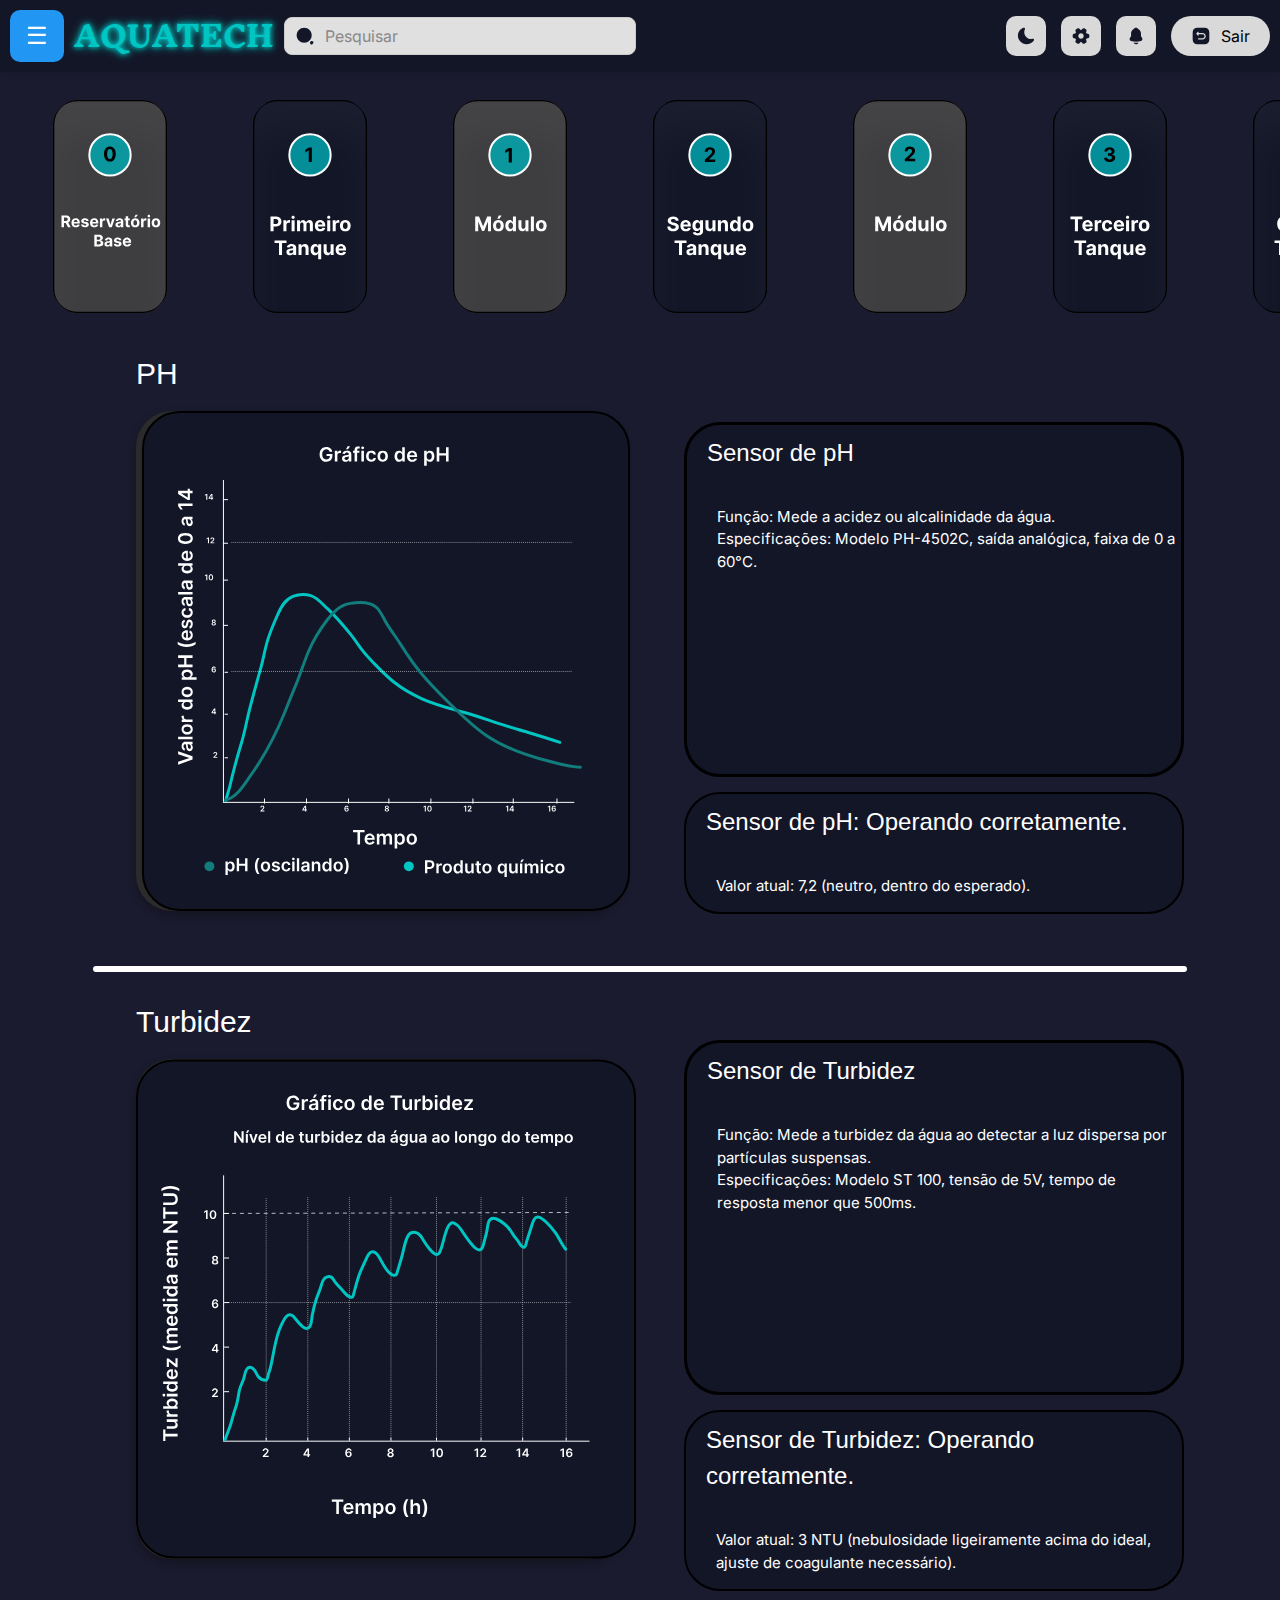
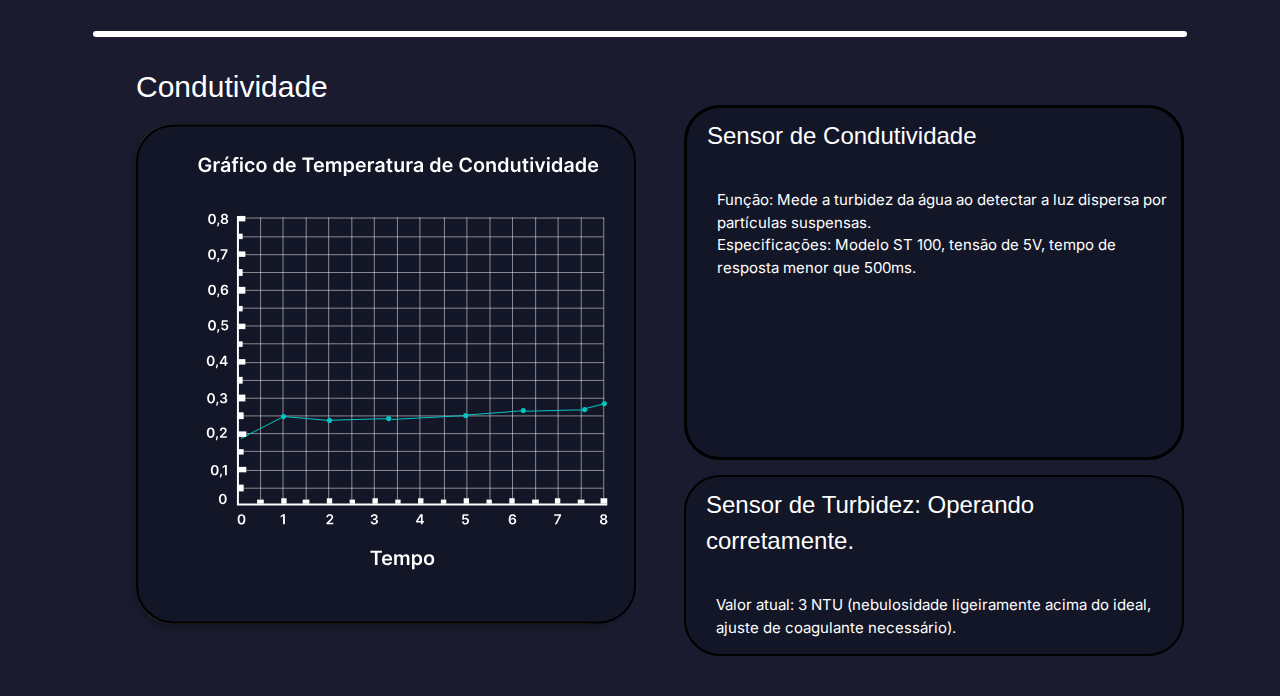
==== AQUATECH-main/tela1 - modulo 1/index.html @ ce00a787 "Add files via upload" ====
<!DOCTYPE html>
<html lang="en">

<head>
    <meta charset="UTF-8">
    <meta name="viewport" content="width=device-width, initial-scale=1.0">
    <title>Aquatech</title>
    <link rel="preconnect" href="https://fonts.googleapis.com">
    <link rel="preconnect" href="https://fonts.gstatic.com" crossorigin>
    <link href="https://fonts.googleapis.com/css2?family=Inknut+Antiqua:wght@300;400;500;600;700;800;900&display=swap" rel="stylesheet">
    <link rel="preconnect" href="https://fonts.googleapis.com">
    <link rel="preconnect" href="https://fonts.gstatic.com" crossorigin>
    <link href="https://fonts.googleapis.com/css2?family=Inknut+Antiqua:wght@300;400;500;600;700;800;900&family=Inter:ital,opsz,wght@0,14..32,100..900;1,14..32,100..900&display=swap" rel="stylesheet">
    <link rel="stylesheet" href="https://www.w3schools.com/w3css/4/w3.css">
    <link rel="stylesheet" href="style.css">
    <link rel="stylesheet" href="responsive.css">
    <script src="script.js" defer></script>
</head>

<body>
    <!-- Sidebar -->
    <nav class="w3-sidebar w3-bar-block w3-dark-grey w3-card w3-animate-left" style="display:none" id="mySidebar">
        <button class="w3-bar-item w3-button w3-large w3-red" onclick="closeSidebar()">× Fechar</button>
        <a href="../tela1/index.html" class="w3-bar-item w3-button">
            <img src="../img/telainicial-icon.svg" alt="Home" class="menu-icon"> Tela Inicial
        </a>
        <a href="../tela3/index.html" class="w3-bar-item w3-button">
            <img src="../img/etapas-icon.svg" alt="Etapas" class="menu-icon"> Atuadores
        </a>
        <a href="../tela4/index.html" class="w3-bar-item w3-button">
            <img src="../img/grafico-icon.svg" alt="Gráficos" class="menu-icon"> Alertas
        </a>
    </nav>

    <!-- Main Content -->
    <div id="main">
        <header class="head">
            <button class="w3-button w3-blue w3-xlarge" onclick="openSidebar()">☰</button>
            <a href="../tela1/index.html" id="homelink"><h1 class="title">AQUATECH</h1></a>
            <div class="input-container"> 
                <img src="../img/search-normal.svg" alt="Lupa">
                <input type="text" class="pesquisa" placeholder="Pesquisar">
            </div>
            <div class="icon-container">
                <button class="icon" title="Modo Noturno">
                    <img src="../img/moon.svg" alt="Modo Noturno">
                </button>
                <button class="icon" title="Configurações">
                    <img src="../img/setting-2.svg" alt="Configurações">
                </button>
                <button class="icon" title="Notificações">
                    <img src="../img/notification.svg" alt="Notificações">
                </button>
                <button class="icon-logout" title="Sair">
                    <img src="../img/back-square.svg" alt="Sair">
                    <p>Sair</p>
                </button>
            </div>
        </header>

        <main>
            <section class="tanques" id="tanques">
                <div class="tanque-itens">
                    <figure class="card">
                        <img src="../img/reservatório base.svg" alt="imagem do reservatório">
                    </figure>
                </div>
                <div class="tanque-itens">
                    <figure class="card">
                        <img src="../img/tanque1.svg" alt="imagem do tanque 1">
                    </figure>
                </div>
                <div class="tanque-itens">
                    <figure class="card">
                        <a href="../tela1 - modulo 1/index.html">
                            <img src="../img/modulo1.svg" alt="imagem do modulo1">
                        </a>
                    </figure>
                </div>
                <div class="tanque-itens">
                    <figure class="card">
                        <img src="../img/tanque2.svg" alt="imagem do tanque 2">
                    </figure>
                </div>
                <div class="tanque-itens">
                    <figure class="card">
                        <a href="../tela1 - modulo 2/index.html">
                            <img src="../img/modulo2.svg" alt="imagem do modulo1">
                        </a>
                    </figure>
                </div>
                <div class="tanque-itens">
                    <figure class="card">
                        <img src="../img/tanque3.svg" alt="imagem do tanque 3">
                    </figure>
                </div>
                <div class="tanque-itens">
                    <figure class="card">
                        <img src="../img/tanque4.svg" alt="imagem do tanque 4">
                    </figure>
                </div>
                <div class="tanque-itens">
                    <figure class="card">
                        <a href="../tela1 - modulo 3/index.html">
                            <img src="../img/modulo3.svg" alt="imagem do modulo1">
                        </a>
                    </figure>
                </div>
                <div class="tanque-itens">
                    <figure class="card">
                        <img src="../img/tanque5.svg" alt="imagem do tanque 5">
                    </figure>
                </div>
                <div class="tanque-itens">
                    <figure class="card">
                        <img src="../img/tanque6.svg" alt="imagem do tanque 6">
                    </figure>
                </div>
                <div class="button_add">
                    <button class="add">+ADD</button>
                </div>
            </section>
            <section class="Gráfico_PH section1">
                <div class="container">
                    <div class="PH ">
                        <h2 class="title_PH">
                            PH
                        </h2>
                        <figure class="gráfico graphic_ph">
                            <img src="../img/grafico-ph.svg" alt="Gráfico do PH">
                        </figure>
                    </div>
                    <div class="Informações">
                        <div class="text_inform">
                            <h3 class="title_inform">
                                Sensor de pH
                            </h3>
                            <div class="text">
                                <p><p>Função: Mede a acidez ou alcalinidade da água.<br>
                                    Especificações: Modelo PH-4502C, saída analógica, faixa de 0 a 60°C.</p>
                            </div>
                        </div>
                        <div class="status">
                            <h3 class="title_status">
                                Sensor de pH: Operando corretamente.
                            </h3>
                            <div class="text_status">
                                <p>Valor atual: 7,2 (neutro, dentro do esperado).</p>
                            </div>
                        </div>
                    </div>
                </div>
            </section>
            <hr class="linha">
            <section class="Gráfico_Turbidez section2">
                <div class="container">
                    <div class="turbidez">
                        <h2 class="title_turbidez">
                            Turbidez
                        </h2>
                        <figure class="gráfico graphic_turbidez">
                            <img src="../img/grafico-turbidez.svg" alt="Gráfico1 da turbidez">
                        </figure>
                        
                    </div>
                    <div class="Informações">
                        <div class="text_inform">
                            <h3 class="title_inform">
                                Sensor de Turbidez
                            </h3>
                            <div class="text">
                                <p>Função: Mede a turbidez da água ao detectar a luz dispersa por partículas suspensas.<br>
                                    Especificações: Modelo ST 100, tensão de 5V, tempo de resposta menor que 500ms.</p>
                        
                        </div>
                        
                    </div><div class="status">
                        <h3 class="title_status">
                            Sensor de Turbidez: Operando corretamente. 
                        </h3>
                        <div class="text_status">
                            <p>Valor atual: 3 NTU (nebulosidade ligeiramente acima do ideal, ajuste de coagulante necessário). </p>
                        </div>
                    </div>
                </div>
            </section>
            <hr class="linha">
            <section class="Gráfico_Temperatura section3">
                <div class="container">
                    <div class="temperatura">
                        <h2 class="title_temperatura">
                            Condutividade
                        </h2>
                        <figure class="gráfico graphic_temperatura">
                            <img src="../img/grafico-condutividade.svg" alt="Gráfico da Temperatura">
                        </figure>
                    </div>
                    <div class="Informações">
                        <div class="text_inform">
                            <h3 class="title_inform">
                                Sensor de Condutividade
                            </h3>
                            <div class="text">
                                <p>Função: Mede a turbidez da água ao detectar a luz dispersa por partículas suspensas.<br>
                                    Especificações: Modelo ST 100, tensão de 5V, tempo de resposta menor que 500ms.</p>
                            </div>
                        </div>
                        <div class="status">
                            <h3 class="title_status">
                                Sensor de Turbidez: Operando corretamente.
                            </h3>
                            <div class="text_status">
                                <p>Valor atual: 3 NTU (nebulosidade ligeiramente acima do ideal, ajuste de coagulante necessário). </p>
                            </div>
                        </div>
                    </div>
                </div>
            </section>
          <!--Coloca o conteúdo pricipal aqui dentro, não me pede pra explicar esse código
          tem tudo no w3c, se ficar muito complicado a gente pode só usar a sidebar normal
          Obs: Ajustar os posicionamentos do header e responsividade, tô com sono demais pra isso.-->
        </main>
    </div>


</body>

</html>
---- AQUATECH-main/tela1 - modulo 1/style.css ----
/* General */
body {
  margin: 0;
  font-family: "Inter", serif;
  background-color: #1b1b2f;
  color: #fff;
  padding: 0;
  overflow-x: hidden;
}

/* Header */
.head {
  padding: 10px 20px;
  background-color: #131627;
  box-shadow: 0 2px 4px rgba(0, 0, 0, 0.1);
  display: flex;
  align-items: center;
  justify-content: space-between;
}

.title {
  font-family: "Inknut Antiqua", sans-serif;
  font-size: 32px;
  font-weight: bold;
  color: #00C6C3;
  margin: 0;
  font-weight: bold;
  text-shadow: 
  0 0 5px #00c6c3,
  0 0 10px #00c6c3;
  transition: color 0.3s ease-in-out;
  transition: all 0.50s;
}

#homelink {
  text-decoration: none;
}

.input-container {
  display: flex;
  align-items: center;
  background-color: #e0e0e0;
  border: 1px solid #ccc;
  border-radius: 8px;
  padding: 5px 60px;
}

.input-container img {
  width: 20px;
  height: 20px;
  margin-left: -50px;
  margin-right: 8px;
}

.pesquisa {
  border: none;
  outline: none;
  flex: 1;
  background-color: transparent;
  font-size: 16px;
}

.pesquisa::placeholder {
  color: #888;
}

.icon-container {
  display: flex;
  align-items: center;
  gap: 20px;
}

.icon {
  display: flex;
  align-items: center;
  justify-content: center;
  width: 40px;
  height: 40px;
  background-color: #D9D9D9;
  border: none;
  border-radius: 10px;
  cursor: pointer;
  transition: background-color 0.3s ease;
}

.icon img {
  width: 20px;
  height: 20px;
}

.icon:hover {
  background-color: #00a2cc;
  box-shadow: 
  0 0 5px #00C6C3, 
  0 0 15px #00C6C3,
  0 0 20px #00C6C3,
  0 0 100px #00C6C3;
}

.icon-logout {
  display: flex;
  align-items: center;
  justify-content: center;
  gap: 10px;
  padding: 8px 20px;
  background-color: #D9D9D9;
  border: none;
  border-radius: 20px;
  font-size: 16px;
  cursor: pointer;
  transition: background-color 0.3s ease;
}

.icon-logout img {
  width: 20px;
  height: 20px;
}

.icon-logout p {
  margin: 0;
  color: #000;
}

.icon-logout:hover {
  background-color: #c0392b;
}

.menu-icon {
  width: 20px; /* Largura da imagem */
  height: 20px; /* Altura da imagem */
  margin-right: 10px; /* Espaço entre a imagem e o texto */
  vertical-align: middle; /* Alinha verticalmente com o texto */
}

/*Tanques */

.tanques {
  display: flex;
  flex-wrap: nowrap;
  padding: 10px;
  overflow-x: auto;
  cursor: grab;
  overflow: hidden;
  scroll-snap-type: x mandatory;
}

.tanque-itens {
  display: flex;
  flex-direction: column;
  justify-content: center;
  align-items: center;
  flex: 0 0 auto;
  max-width: 200px;
  text-align: center;
}

.card {
  border-radius: 36px;
  overflow: hidden; 
  position: relative;
  transition: transform 0.3s;
  box-sizing: border-box;
}

.card img {
  width: 100%;
  height: auto;
  box-sizing: border-box;
  box-shadow: 0 4px 8px rgba(0, 0, 0, 0.1); 
  transition: transform 0.3s, border 0.3s;
  border: 3px solid transparent;
  cursor: pointer;
}

.card:hover {
  transform: scale(1.05);
  border: 3px solid white;
  border-radius: 36px
  
}

.card img:hover {
  transform: scale(1.05);
  border: 3px solid white;
}


.button_add {
  display: flex;
  width: 15%;
  text-align: center;
  margin-top: 20px;
  align-self: center;
  flex: 0 0 auto;
}

.add {
  flex: 0 0 auto;
  padding: 10px 20px;
  border: none;
  border-radius: 5px;
  background-color: #007bff;
  color: white;
  cursor: pointer;
  transition: background-color 0.3s;
}

.add:hover {
  background-color: #0056b3;
}

/* Sidebar */
.w3-sidebar {
  width: 250px;
  background-color: #131627 !important;
  color: #fff !important;
}

.w3-sidebar .w3-bar-item {
  padding: 12px 20px;
  font-size: 16px;
  border-bottom: 1px solid #2f2f3f;
  transition: background-color 0.3s ease;
}

.w3-sidebar .w3-bar-item:hover {
  background-color: #00C6C3 !important;
  color: #131627 !important;
}

.w3-button{
  border-radius: 10px;
}

#main {
  transition: margin-left 0.3s ease;
}

/* Main Content */

/* W3.CSS */
.w3-sidebar {
  background-color: #131627 !important;
  color: #fff;
}

.w3-bar-block .w3-bar-item {
  transition: background-color 0.3s ease;
}

.w3-bar-block .w3-bar-item:hover {
  background-color: #00C6C3 !important;
}

.w3-bar-item {
  font-size: 16px;
}

.w3-button {
  color: #fff !important;
}

/* informaçoes*/

.container {
  display: flex;
  justify-content:space-between;
  gap: 20px;
  margin: 0 auto;
  align-items: center;
  justify-content: center;
  
}

.title_PH, .title_turbidez, .title_temperatura{
  margin-left: 40px;
}

.gráfico {
  background-color: #2b2b2b;
  width: 488px;
  height: 500px;
  border-radius: 36px;
  box-shadow: 0 4px 8px rgba(0, 0, 0, 0.3);
  text-align: center;
}

.gráfico img{
  width: 488px;
  height: 500px;
  object-fit: fill;
}

.title_inform {
  margin-left: 20px;
  margin-top: 10px;
}

.text{
  margin-left: 30px;
  margin-top: 10px;
}


.section1, .section2, .section3 {
  display: flex;
  margin-bottom: 40px;
}

.text_inform {
  margin-top: 68px;
  background-color: #131627;
  width: 729px;
  height: 301px;
  border-radius: 36px;
  border: 3px solid black;
}
.status{
  background-color: #131627;
  width: 728px;
  height: 179px;
  border-radius: 36px;
  border: 2px solid black;
  margin-top: 15px;
}
.title_status{
  margin-left: 20px;
  margin-top: 10px;
}
.text_status{
  margin-left: 30px;
  margin-top: 10px;
}

.linha{
  display: flex;
  margin: 0 auto;
  max-width: 85%;
  border: solid white;
  border-radius: 20px;
}
---- AQUATECH-main/tela1 - modulo 1/responsive.css ----
@media (max-width: 1300px) {
    .head {
        display: flex;
        flex-wrap: wrap;
        justify-content: space-between;
        align-items: center;
        padding: 10px;
        gap: 10px;
    }

    .title {
        flex: 1 1 auto;
        font-size: 28px;
    }
    

    .pesquisa {
        flex: 1 1 60%;
        max-width: 100%;
    }

    .icon-container {
        flex: 1 1 auto;
        justify-content: flex-end;
        gap: 15px;
    }
    .container{
        display: flex;
        flex-wrap: wrap;
        justify-content: center;
    }
    
    .gráfico img{
        justify-items: center;
        object-fit: fill;
        width: 500px;
        height: 500px;
    }
    .text_inform{
        display: flex;
        flex-direction: column;
        width: 500px;
        height: 355px;
    }
    .status{
        display: flex;
        flex-direction: column;
        width:500px;
        height:fit-content;
    }
    
}
@media (max-width: 1100px) {
    .head {
        display: flex;
        flex-wrap: wrap;
        justify-content: space-between;
        align-items: center;
        padding: 10px;
        gap: 10px;
    }

    .title {
        flex: 1 1 auto;
        font-size: 28px;
    }
    

    .pesquisa {
        flex: 1 1 60%;
        max-width: 100%;
    }

    .icon-container {
        flex: 1 1 auto;
        justify-content: flex-end;
        gap: 15px;
    }
    .container{
        display: flex;
        justify-content: center;
    }
    .gráfico{
        justify-content: center;
        width: 400px;
        height: 400px;
    }
    .gráfico img{
        justify-items: center;
        object-fit: fill;
        width: 400px;
        height: 400px;
    }
    .text_inform{
        display: flex;
        flex-direction: column;
        width: 400px;
        height: 250px 
    }
    .status{
        display: flex;
        flex-direction: column;
        width:400px;
        height:fit-content;
        
    }
    
}
@media (max-width: 1024px) {
    .head {
        display: flex;
        flex-wrap: wrap;
        justify-content: space-between;
        align-items: center;
        padding: 10px;
        gap: 10px;
    }

    .title {
        flex: 1 1 auto;
        font-size: 28px;
    }
    

    .pesquisa {
        flex: 1 1 60%;
        max-width: 100%;
    }

    .icon-container {
        flex: 1 1 auto;
        justify-content: flex-end;
        gap: 15px;
    }
    .container{
        display: flex;
        flex-wrap: wrap;
        justify-content: center;
    }
    
    .gráfico img{
        justify-items: center;
        object-fit: fill;
        width: 400px;
        height: 400px;
    }
    .text_inform{
        display: flex;
        flex-direction: column;
        width: 800px;
        height: 250px 
    }
    .status{
        display: flex;
        flex-direction: column;
        width:800px;
        height:fit-content;
        
    }
    
}

@media (max-width: 768px) {
    .head {
        display: flex;
        flex-wrap: wrap;
        padding: 10px;
        gap: 15px;
    }

    .title {
        flex: 1 1 100%;
        text-align: center;
        font-size: 24px;
        
    }
    .input-container{
        justify-content: center;
        flex: 1;
    }
    .icon-container {
        display: flex;
        flex: 1 1 100%;
        justify-content: center;
        gap: 15px;
    }
    
    .container{
        display: flex;
        flex-wrap: wrap;
        justify-content: center;
        object-fit: fill;
        
    }
    .gráfico{
        justify-items: center;
        object-fit: fill;
        width: 500px;
        height: 500px;
    }
    .gráfico img{
        justify-items: center;
        object-fit: fill;
        width: 500px;
        height: 500px;
        


    }
    .text_inform{
        display: flex;
        flex-direction: column;
        width: 500px;
        height: 250px;
    }
    .status{
        display: flex;
        flex-direction: column;
        width:500px;
        height:fit-content;
        
    }

}

@media (max-width: 480px) {
    .head {
        flex-wrap: wrap;
        padding: 10px;
        gap: 10px;
    }

    .title {
        font-size: 22px;
        margin-bottom: 5px;
    }

    .pesquisa {
        flex: 1 1 100%;
        max-width: 100%;
        font-size: 12px;
        padding: 8px;
    }

    .icon-container {
        flex: 1 1 100%;
        display: flex;
        justify-content: center;
        gap: 5px;
        
    }

    .icon, .icon-logout {
        
        width: 35px;
        height: 35px;
    }

    .icon-logout p {
        display: none; /* Esconde o texto sair para economizar espaço */
    }
    .container{
        display: flex;
        flex-wrap: wrap;
        justify-content: center;
        
        
    }
    
    .gráfico{
        justify-items: center;
        object-fit: fill;
        width: 250px;
        height: 250px;

    }
    .grafico img{
        object-fit: fill;
        width: 250px;
        height: 250px;
    }
    .text_inform{
        display: flex;
        flex-direction: column;
        width: 250px;
        height: 250px;
    }
    .status{
        display: flex;
        flex-direction: column;
        width:250px;
        height:fit-content;
        
    }

}

@media (max-width: 470px){
    .head {
        flex-wrap: wrap;
        padding: 10px;
        gap: 10px;
    }

    .title {
        font-size: 22px;
        margin-bottom: 5px;
    }

    .pesquisa {
        flex: 1 1 100%;
        max-width: 100%;
        font-size: 12px;
        padding: 8px;
    }

    .icon-container {
        flex: 1 1 100%;
        display: flex;
        justify-content: center;
        gap: 5px;
        
    }

    .icon, .icon-logout {
        
        width: 35px;
        height: 35px;
    }

    .icon-logout p {
        display: none; /* Esconde o texto sair para economizar espaço */
    }
    .container{
        display: flex;
        flex-wrap: wrap;
        justify-content: center;
        
        
    }
    
    .gráfico{
        justify-items: center;
        object-fit: fill;
        width: 100px;
        height: 100px;

    }
    .grafico img{
        
        object-fit: fill;
        width: 100px;
        height: 100px;
    }
    .text_inform{
        display: flex;
        flex-direction: column;
        width: 100px;
        height: 100px;
    }
    .status{
        display: flex;
        flex-direction: column;
        width:100px;
        height:fit-content;
        
    }
}

@media (max-width: 395px){
    .head {
        flex-wrap: wrap;
        padding: 10px;
        gap: 10px;
    }

    .title {
        font-size: 22px;
        margin-bottom: 5px;
    }

    .pesquisa {
        flex: 1 1 100%;
        max-width: 100%;
        font-size: 12px;
        padding: 8px;
    }

    .icon-container {
        flex: 1 1 100%;
        display: flex;
        justify-content: center;
        gap: 5px;
        
    }

    .icon, .icon-logout {
        
        width: 35px;
        height: 35px;
    }

    .icon-logout p {
        display: none; /* Esconde o texto sair para economizar espaço */
    }
    .container{
        display: flex;
        flex-wrap: wrap;
        justify-content: center;
        
        
    }
    
    .gráfico{
        justify-items: center;
        object-fit: fill;
        width: 50px;
        height: 50px;

    }
    .text_inform{
        display: flex;
        flex-direction: column;
        width:50;
        height: 50px;
    }
    .status{
        display: flex;
        flex-direction: column;
        width:50px;
        height:fit-content;
    }
}
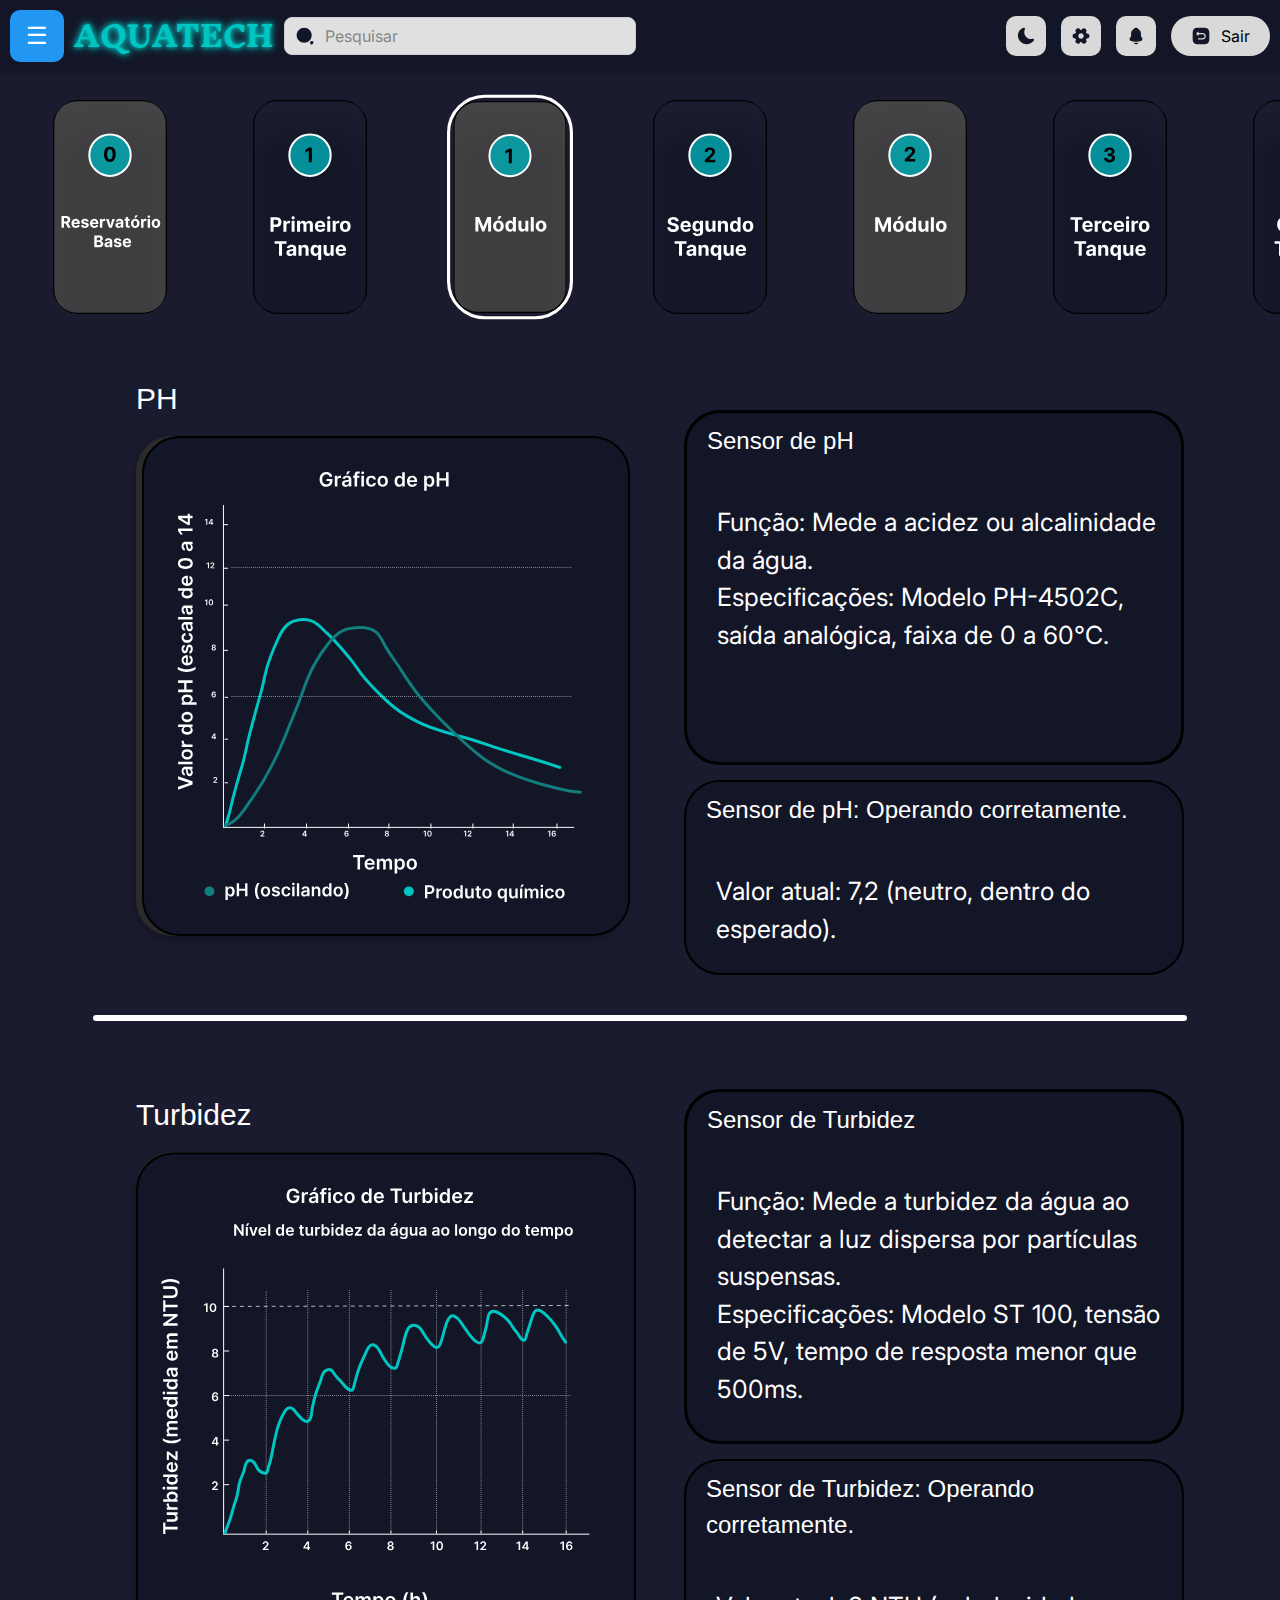
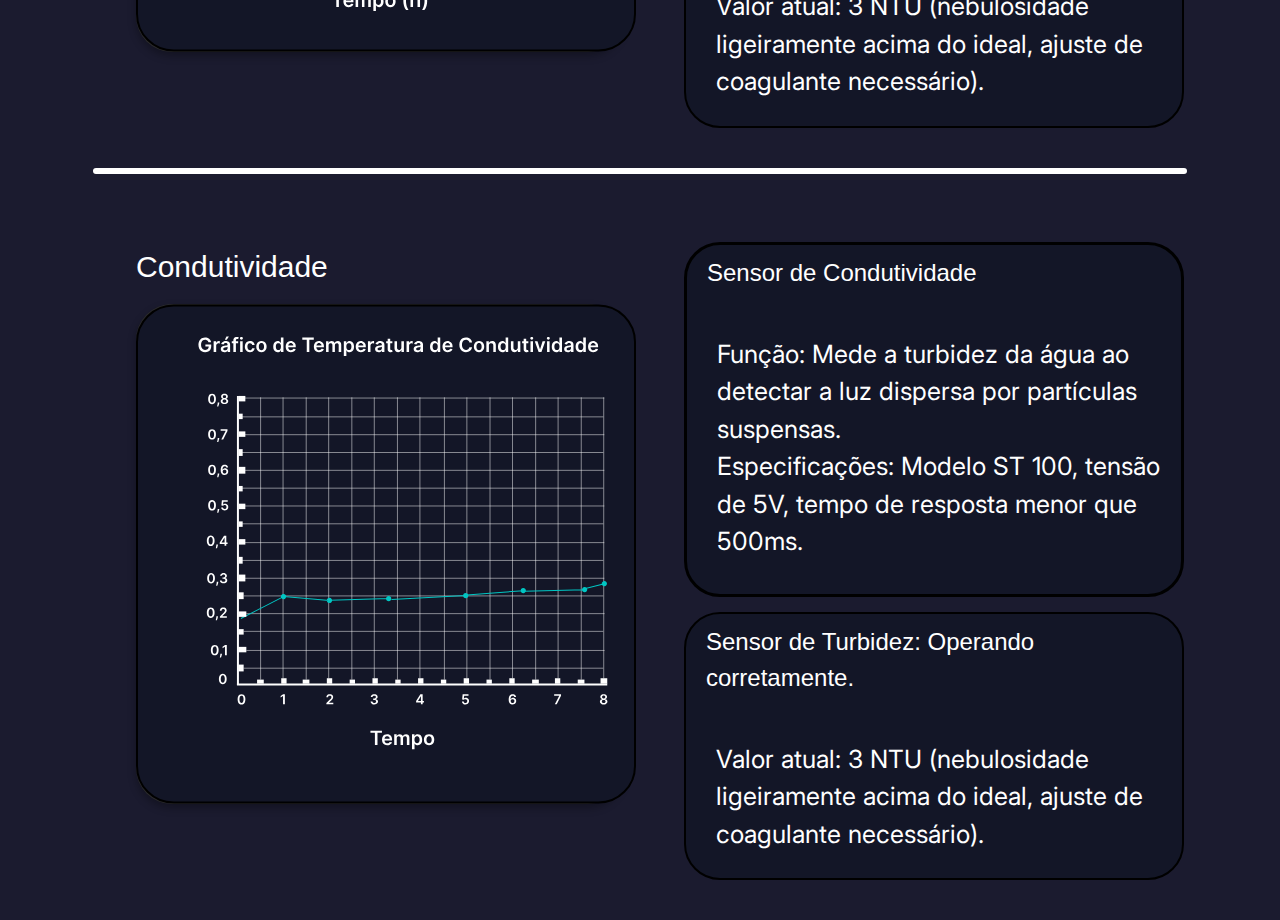
==== commit 33f42ff3: "stuff" ====
--- a/AQUATECH-main/tela1 - modulo 1/index.html
+++ b/AQUATECH-main/tela1 - modulo 1/index.html
@@ -71,7 +71,7 @@
                     </figure>
                 </div>
                 <div class="tanque-itens">
-                    <figure class="card">
+                    <figure class="card" style="border: 3px solid white; transform: scale(1.05); border-radius: 36px;">
                         <a href="../tela1 - modulo 1/index.html">
                             <img src="../img/modulo1.svg" alt="imagem do modulo1">
                         </a>
@@ -116,8 +116,10 @@
                         <img src="../img/tanque6.svg" alt="imagem do tanque 6">
                     </figure>
                 </div>
-                <div class="button_add">
-                    <button class="add">+ADD</button>
+                <div class="tanque-itens">
+                    <figure class="card add-card">
+                        <button class="add">+ ADD</button>
+                    </figure>
                 </div>
             </section>
             <section class="Gráfico_PH section1">
@@ -136,7 +138,7 @@
                                 Sensor de pH
                             </h3>
                             <div class="text">
-                                <p><p>Função: Mede a acidez ou alcalinidade da água.<br>
+                                <p>Função: Mede a acidez ou alcalinidade da água.<br>
                                     Especificações: Modelo PH-4502C, saída analógica, faixa de 0 a 60°C.</p>
                             </div>
                         </div>
--- a/AQUATECH-main/tela1 - modulo 1/style.css
+++ b/AQUATECH-main/tela1 - modulo 1/style.css
@@ -185,28 +185,45 @@
 }
 
 
-.button_add {
-  display: flex;
-  width: 15%;
+.add-card {
+  background-color: #1b1b2f;
+  border-radius: 36px;
+  transition: transform 0.3s, border 0.3s;
+  width: 100%;
+  height: 220px;
+  max-width: 110px;
+  box-shadow: 0 4px 8px rgba(0, 0, 0, 0.1);
+  overflow: hidden;
+  cursor: pointer;
+  border: 3px solid rgba(0, 0, 0, 0.384);
+}
+
+.add {
+  background-color: transparent;
+  border: none;
+  color: white;
+  font-size: 1.5rem;
+  font-weight: bold;
+  cursor: pointer;
   text-align: center;
-  margin-top: 20px;
-  align-self: center;
-  flex: 0 0 auto;
-}
-
-.add {
-  flex: 0 0 auto;
-  padding: 10px 20px;
-  border: none;
-  border-radius: 5px;
-  background-color: #007bff;
-  color: white;
-  cursor: pointer;
-  transition: background-color 0.3s;
+  padding: 20px;
+  width: 100%;
+  height: 100%;
+  display: flex;
+  align-items: center;
+  justify-content: center;
+}
+
+.add-card:hover {
+  transform: scale(1.05);
+  border: 3px solid white;
 }
 
 .add:hover {
-  background-color: #0056b3;
+  background-color: #00c6c3;
+  color: #131627;
+  border-radius: 36px;
+  transition: background-color 0.3s, color 0.3s;
 }
 
 /* Sidebar */
@@ -338,4 +355,8 @@
   max-width: 85%;
   border: solid white;
   border-radius: 20px;
+}
+
+.Informações {
+  font-size: 25px;
 }